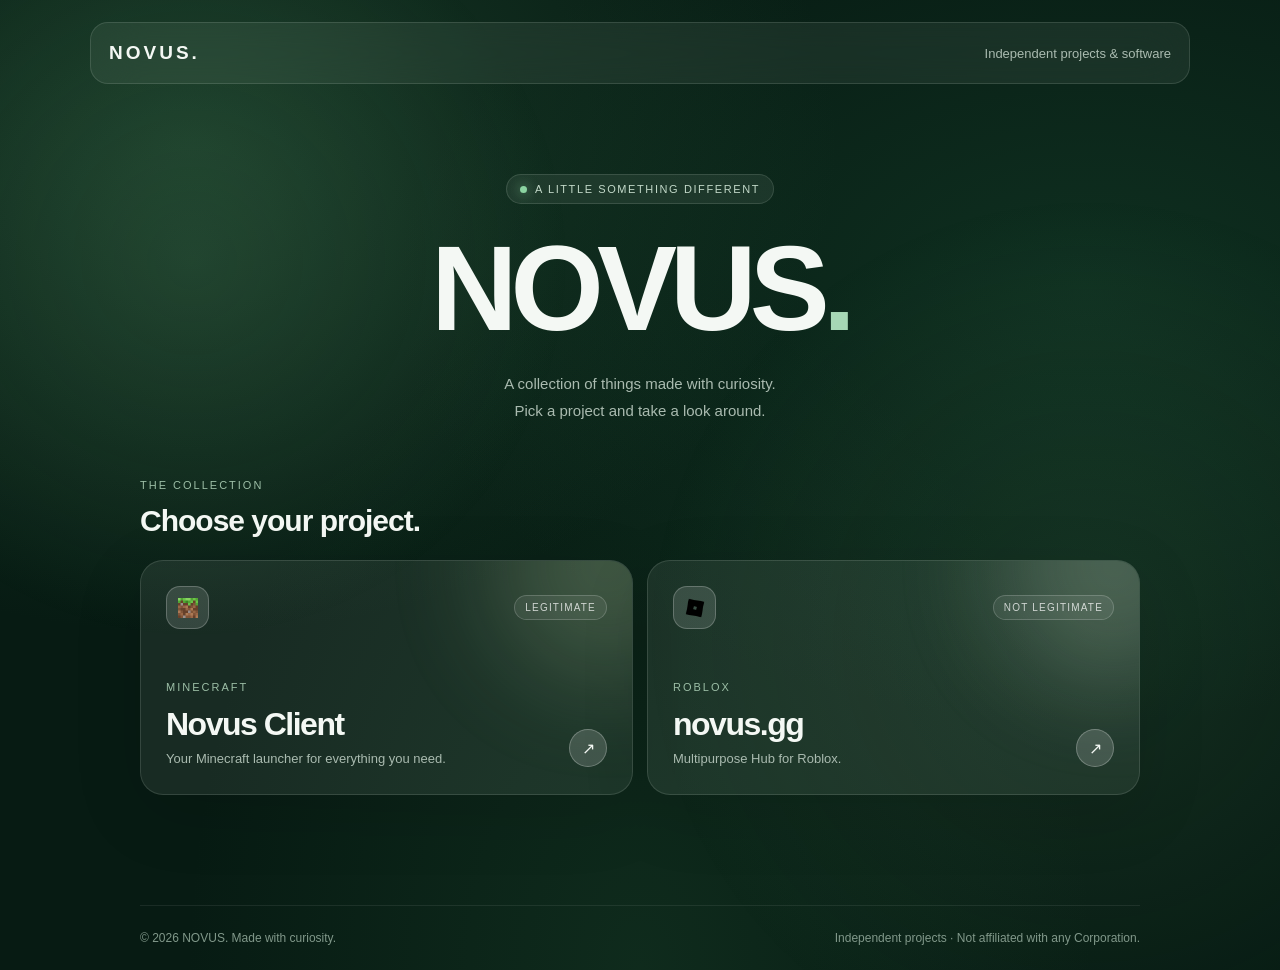
==== index.html @ eae65115 "Rename homepage.html to index.html" ====
<!DOCTYPE html>
<html lang="en">
<head>
  <meta charset="UTF-8">
  <meta name="viewport" content="width=device-width, initial-scale=1.0">
  <title>NOVUS — Independent projects</title>
  <meta name="description" content="Explore the projects and software made by NOVUS.">
  <meta name="theme-color" content="#071b13">
  <meta name="robots" content="index, follow">
  <meta property="og:title" content="NOVUS — Independent projects">
  <meta property="og:description" content="Explore the projects and software made by NOVUS.">
  <meta property="og:type" content="website">
  <meta property="og:locale" content="en_US">

  <link rel="icon" type="image/png" href="images/icon.png">
  <link rel="stylesheet" href="style.css">

  <style>
    .hero { padding-top: 90px; }
    .hero h1 { font-size: clamp(64px, 12vw, 120px); letter-spacing: -7px; }

    .project { min-height: 235px; padding: 25px; display: flex; flex-direction: column; position: relative; overflow: hidden; }
    .project::before {
      content: "";
      position: absolute;
      width: 230px; height: 230px;
      right: -90px; top: -110px;
      border-radius: 50%;
      background: #c5dda9;
      filter: blur(55px);
      opacity: .22;
      pointer-events: none;
    }
    .project.roblox::before { background: #d8e1d0; }
    .project:hover { border-color: rgba(255, 255, 255, .42); transform: translateY(-5px); }

    .project-top { display: flex; justify-content: space-between; align-items: center; position: relative; }
    .icon {
      width: 43px; height: 43px;
      border-radius: 14px;
      background: rgba(255, 255, 255, .13);
      border: 1px solid rgba(255, 255, 255, .22);
      display: grid; place-items: center;
    }
    .tag {
      font-size: 10px; letter-spacing: 1.2px; text-transform: uppercase;
      padding: 6px 10px; border-radius: 99px;
      border: 1px solid rgba(255, 255, 255, .18);
      background: rgba(255, 255, 255, .07);
      color: rgba(255, 255, 255, .75);
    }
    .project-bottom { position: relative; margin-top: auto; padding-top: 35px; }
    .project-bottom h2 { font-size: 32px; letter-spacing: -1.5px; margin: 5px 0; }
    .project-bottom p { max-width: 340px; }
    .open {
      position: absolute; right: 0; bottom: 2px;
      width: 38px; height: 38px;
      border-radius: 50%;
      display: grid; place-items: center;
      background: rgba(255, 255, 255, .16);
      border: 1px solid rgba(255, 255, 255, .25);
      transition: .2s;
    }
    .project:hover .open { background: rgba(255, 255, 255, .27); transform: translate(2px, -2px); }
  </style>
</head>

<body>
  <nav class="nav">
    <a href="homepage.html" class="brand">NOVUS.</a>
    <div class="nav-links"><span>Independent projects &amp; software</span></div>
  </nav>

  <main class="container">
    <section class="hero">
      <div class="eyebrow"><span class="status-dot"></span>A little something different</div>

      <h1>NOVUS<span>.</span></h1>

      <p>A collection of things made with curiosity.<br>Pick a project and take a look around.</p>
    </section>

    <section class="section" aria-labelledby="projects-title">
      <div class="section-heading">
        <div>
          <div class="section-label">The collection</div>
          <h2 id="projects-title">Choose your project.</h2>
        </div>
      </div>

      <div class="grid">
        <a class="project card glass" href="novusclient.html">
          <div class="project-top">
            <div class="icon"><img src="images/Minecraft.png" alt="" width="20" height="20"></div>
            <span class="tag">Legitimate</span>
          </div>
          <div class="project-bottom">
            <div class="section-label">Minecraft</div>
            <h2>Novus Client</h2>
            <p>Your Minecraft launcher for everything you need.</p>
            <span class="open" aria-hidden="true">↗</span>
          </div>
        </a>

        <a class="project roblox card glass" href="novusscript.html">
          <div class="project-top">
            <div class="icon"><img src="images/Roblox.png" alt="" width="20" height="20"></div>
            <span class="tag">Not Legitimate</span>
          </div>
          <div class="project-bottom">
            <div class="section-label">Roblox</div>
            <h2>novus.gg</h2>
            <p>Multipurpose Hub for Roblox.</p>
            <span class="open" aria-hidden="true">↗</span>
          </div>
        </a>
      </div>
    </section>
  </main>

  <footer class="container footer">
    <span>© 2026 NOVUS. Made with curiosity.</span>
    <span>Independent projects · Not affiliated with any Corporation.</span>
  </footer>
</body>
</html>
---- style.css ----
/* ==========================================================
   NOVUS – gemeinsames Stylesheet (Basis: novusscript.html)
   Wird von homepage.html, novusclient.html, novusscript.html genutzt.
   ========================================================== */

/* ---------- Tokens ---------- */
:root {
  --white: #f4f8f4;
  --muted: #aabbb0;
  --green: #a6d7b5;
  --glass: rgba(235, 248, 239, .075);
  --glass-hover: rgba(235, 248, 239, .105);
  --border: rgba(235, 248, 239, .13);
  --radius: 23px;
  --font: -apple-system, BlinkMacSystemFont, "Segoe UI", sans-serif;
  --mono: "SFMono-Regular", Consolas, monospace;
}

/* ---------- Reset & Basis ---------- */
*, *::before, *::after { margin: 0; padding: 0; box-sizing: border-box; }

html { scroll-behavior: smooth; scroll-padding-top: 90px; }

body {
  min-height: 100vh;
  display: flex;
  flex-direction: column;
  color: var(--white);
  font-family: var(--font);
  background:
    radial-gradient(ellipse at 15% 15%, rgba(49, 105, 69, .38), transparent 42%),
    radial-gradient(ellipse at 85% 30%, rgba(28, 82, 54, .38), transparent 45%),
    radial-gradient(ellipse at 50% 100%, rgba(39, 91, 57, .25), transparent 50%),
    #071b13;
  overflow-x: hidden;
}

body::before {
  content: "";
  position: fixed;
  inset: -20%;
  z-index: -1;
  pointer-events: none;
  background:
    radial-gradient(circle at 25% 35%, rgba(100, 155, 111, .18), transparent 24%),
    radial-gradient(circle at 75% 65%, rgba(73, 125, 85, .2), transparent 28%);
}

main { flex: 1; }

a { color: inherit; text-decoration: none; }

:focus-visible { outline: 2px solid var(--green); outline-offset: 3px; }

/* ---------- Layout ---------- */
.container { width: min(1000px, calc(100% - 40px)); margin: auto; }

.glass {
  background: var(--glass);
  border: 1px solid var(--border);
  border-radius: var(--radius);
  box-shadow: 0 18px 70px rgba(0, 0, 0, .12);
}

/* ---------- Navigation ---------- */
.nav {
  width: min(1100px, calc(100% - 40px));
  height: 62px;
  flex-shrink: 0;
  margin: 22px auto 0;
  padding: 0 18px;
  display: flex;
  justify-content: space-between;
  align-items: center;
  border: 1px solid var(--border);
  background: rgba(235, 248, 239, .065);
  backdrop-filter: blur(24px);
  -webkit-backdrop-filter: blur(24px);
  border-radius: 18px;
  position: sticky;
  top: 16px;
  z-index: 10;
}

.brand { font-size: 19px; font-weight: 850; letter-spacing: 3px; }

.nav-links { display: flex; align-items: center; gap: 24px; font-size: 13px; color: var(--muted); }
.nav-links a:hover { color: #fff; }

.nav-cta {
  padding: 10px 15px;
  border-radius: 12px;
  background: rgba(230, 247, 235, .14);
  border: 1px solid var(--border);
  color: #fff;
}

/* ---------- Hero & Typografie ---------- */
.hero { text-align: center; padding: 100px 0 55px; }

.hero p {
  max-width: 510px;
  margin: 22px auto 0;
  color: var(--muted);
  line-height: 1.8;
  font-size: 15px;
}

h1 { font-size: clamp(48px, 8vw, 82px); letter-spacing: -4px; line-height: 1; font-weight: 800; }
h1 span { color: var(--green); }

h2 { font-size: 30px; letter-spacing: -1px; }
h3 { font-size: 18px; letter-spacing: -.5px; }

.eyebrow {
  display: inline-flex;
  align-items: center;
  gap: 8px;
  padding: 8px 13px;
  border: 1px solid var(--border);
  background: rgba(235, 248, 239, .07);
  border-radius: 100px;
  color: #c3d9c9;
  font-size: 11px;
  letter-spacing: 1.6px;
  text-transform: uppercase;
  margin-bottom: 24px;
}

.status-dot {
  width: 7px;
  height: 7px;
  border-radius: 50%;
  background: #8bd4a1;
  box-shadow: 0 0 12px rgba(139, 212, 161, .7);
}

.section-label {
  color: #9cbea6;
  font-size: 11px;
  letter-spacing: 2px;
  text-transform: uppercase;
  margin-bottom: 13px;
}

.section { padding-bottom: 70px; }

.section-heading {
  display: flex;
  justify-content: space-between;
  align-items: end;
  gap: 15px;
  margin-bottom: 22px;
}

.section-heading + .section-heading,
.grid + .section-heading { margin-top: 40px; }

.section-desc { color: var(--muted); font-size: 14px; line-height: 1.7; margin-top: 8px; max-width: 520px; }
.muted-small { font-size: 12px; color: var(--muted); }

/* ---------- Buttons ---------- */
.btn {
  display: inline-flex;
  align-items: center;
  justify-content: center;
  gap: 8px;
  border: 1px solid rgba(204, 239, 214, .25);
  background: rgba(182, 225, 193, .16);
  color: #fff;
  padding: 12px 17px;
  border-radius: 12px;
  cursor: pointer;
  font: 650 13px var(--font);
  transition: .2s;
  white-space: nowrap;
}

.btn:hover { background: rgba(182, 225, 193, .27); transform: translateY(-1px); }

.btn-primary { background: rgba(247, 248, 244, .93); color: #17251a; border-color: #fff; }
.btn-primary:hover { background: #fff; }

.btn-row { display: flex; justify-content: center; gap: 12px; flex-wrap: wrap; margin-top: 30px; }

/* ---------- Karten & Grids ---------- */
.grid { display: grid; gap: 14px; grid-template-columns: repeat(2, 1fr); }
.grid-3 { grid-template-columns: repeat(3, 1fr); }

.card { padding: 22px; transition: background .2s, transform .2s; }
.card:hover { transform: translateY(-3px); background: var(--glass-hover); }

.card h3 { margin-bottom: 8px; }
.card p { color: var(--muted); font-size: 13px; line-height: 1.65; }

.card-row { display: flex; align-items: center; justify-content: space-between; gap: 15px; }
.card-title { font-size: 14px; font-weight: 700; }
.card-meta { font-size: 11px; color: var(--muted); margin-top: 6px; }

.badge {
  font-size: 10px;
  padding: 7px 10px;
  border-radius: 100px;
  color: #a9dfb7;
  background: rgba(112, 194, 132, .12);
  border: 1px solid rgba(112, 194, 132, .18);
  white-space: nowrap;
}

/* ---------- Footer ---------- */
.footer {
  border-top: 1px solid rgba(255, 255, 255, .08);
  padding: 25px 0;
  margin-top: 40px;
  color: #81988a;
  font-size: 12px;
  display: flex;
  justify-content: space-between;
  gap: 15px;
}

/* ---------- Responsive ---------- */
@media (max-width: 750px) {
  .nav { width: calc(100% - 24px); }
  .nav-links { gap: 12px; }
  .nav-links a:not(.nav-cta) { display: none; }
  .container { width: calc(100% - 28px); }
  .hero { padding-top: 75px; }
  .grid, .grid-3 { grid-template-columns: 1fr; }
  .section-heading { align-items: flex-start; flex-direction: column; }
  .footer { flex-direction: column; }
}

@media (prefers-reduced-motion: reduce) {
  * { scroll-behavior: auto !important; transition: none !important; }
}
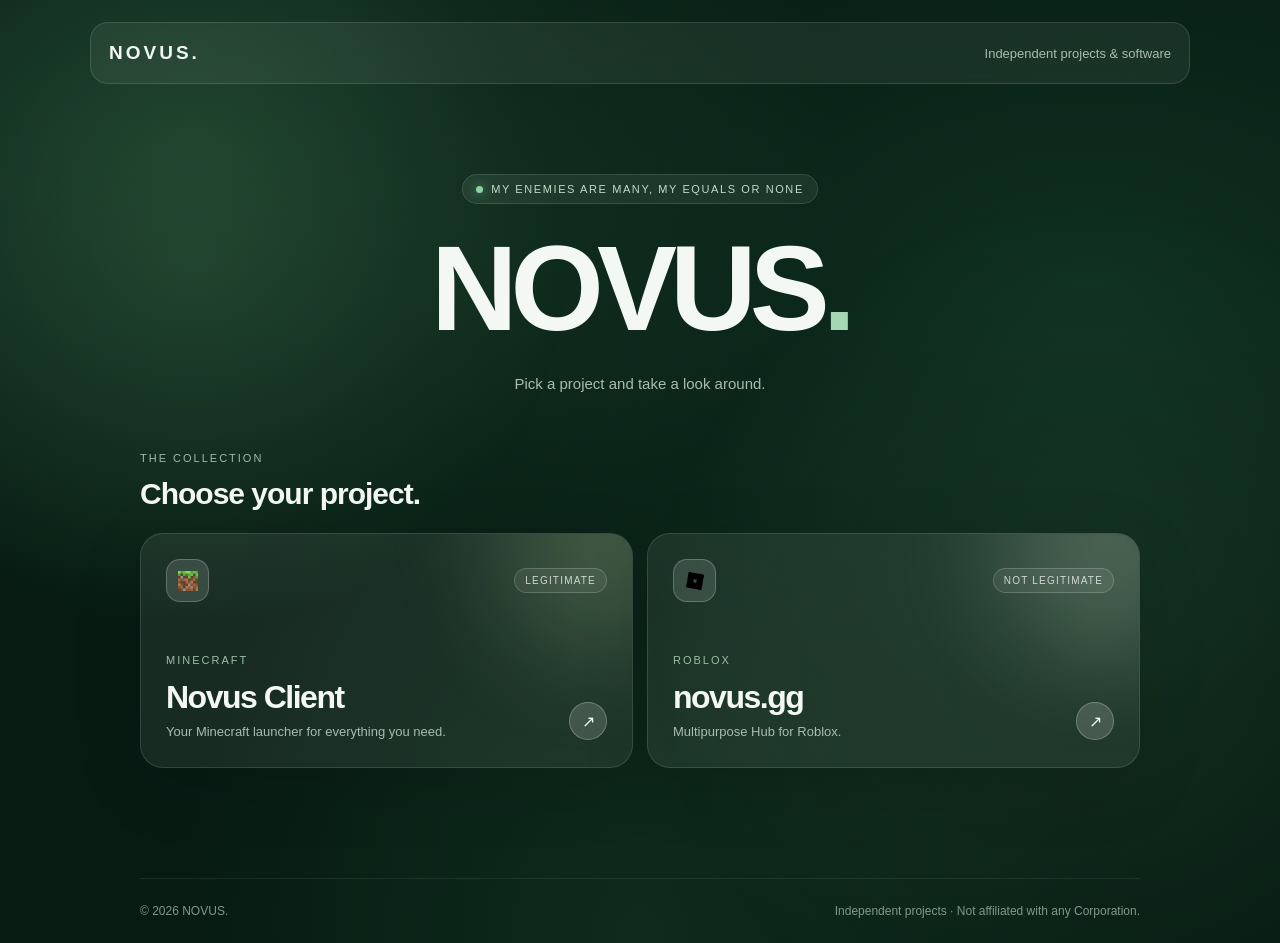
==== commit 06fecb58: "Update eyebrow text and footer content in index.html" ====
--- a/index.html
+++ b/index.html
@@ -12,7 +12,7 @@
   <meta property="og:type" content="website">
   <meta property="og:locale" content="en_US">
 
-  <link rel="icon" type="image/png" href="images/icon.png">
+  <link rel="icon" type="image/png" href="images/icon.png?v=2">
   <link rel="stylesheet" href="style.css">
 
   <style>
@@ -67,17 +67,17 @@
 
 <body>
   <nav class="nav">
-    <a href="homepage.html" class="brand">NOVUS.</a>
+    <a href="index.html" class="brand">NOVUS.</a>
     <div class="nav-links"><span>Independent projects &amp; software</span></div>
   </nav>
 
   <main class="container">
     <section class="hero">
-      <div class="eyebrow"><span class="status-dot"></span>A little something different</div>
+      <div class="eyebrow"><span class="status-dot"></span>My Enemies are many, my Equals or NONE</div>
 
       <h1>NOVUS<span>.</span></h1>
 
-      <p>A collection of things made with curiosity.<br>Pick a project and take a look around.</p>
+      <p>Pick a project and take a look around.</p>
     </section>
 
     <section class="section" aria-labelledby="projects-title">
@@ -119,7 +119,7 @@
   </main>
 
   <footer class="container footer">
-    <span>© 2026 NOVUS. Made with curiosity.</span>
+    <span>© 2026 NOVUS.</span>
     <span>Independent projects · Not affiliated with any Corporation.</span>
   </footer>
 </body>
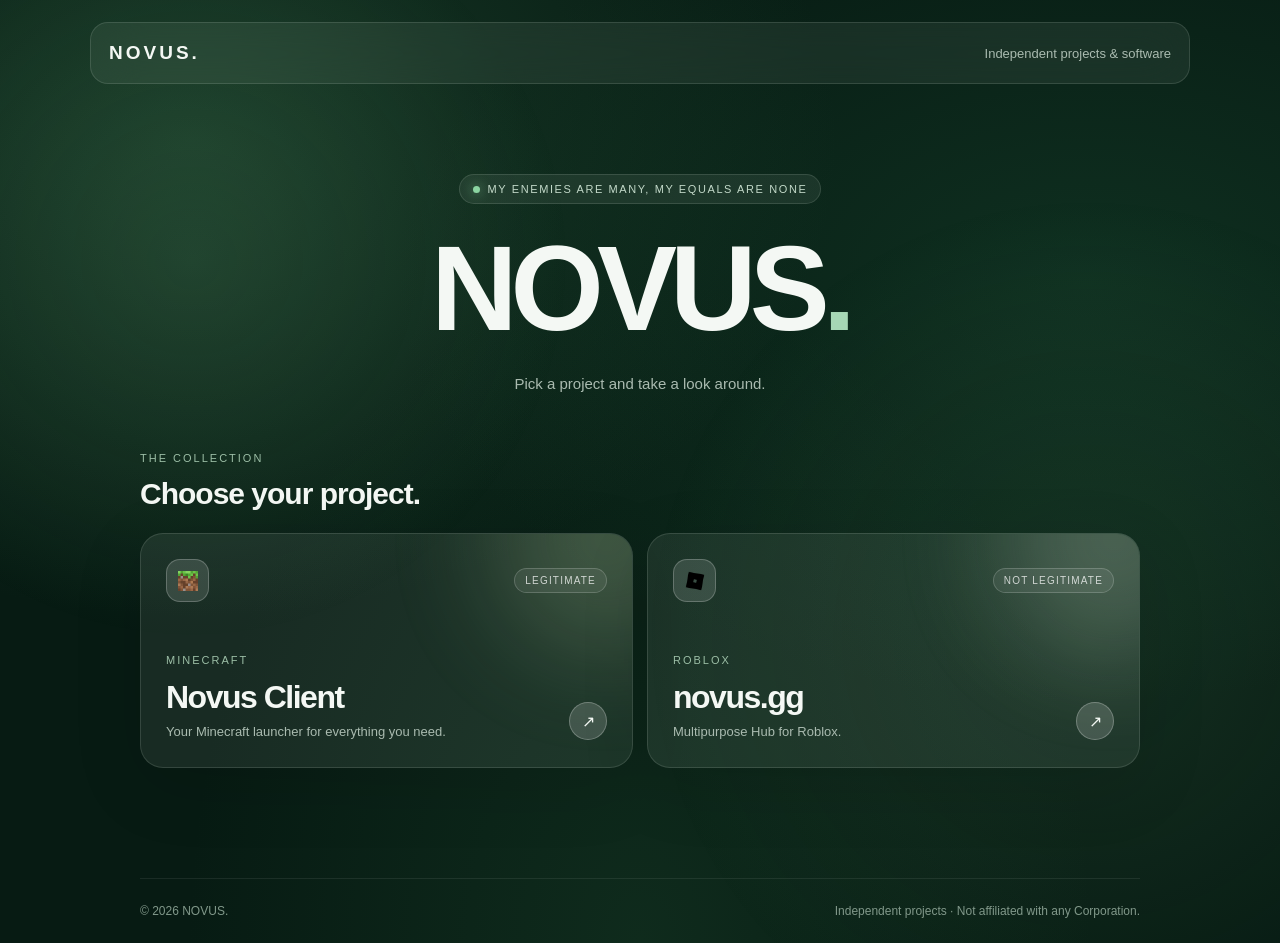
==== commit c52d34bc: "Fix grammatical error in eyebrow text" ====
--- a/index.html
+++ b/index.html
@@ -73,7 +73,7 @@
 
   <main class="container">
     <section class="hero">
-      <div class="eyebrow"><span class="status-dot"></span>My Enemies are many, my Equals or NONE</div>
+      <div class="eyebrow"><span class="status-dot"></span>My Enemies are many, my Equals are NONE</div>
 
       <h1>NOVUS<span>.</span></h1>
 
--- a/style.css
+++ b/style.css
@@ -1,9 +1,3 @@
-/* ==========================================================
-   NOVUS – gemeinsames Stylesheet (Basis: novusscript.html)
-   Wird von homepage.html, novusclient.html, novusscript.html genutzt.
-   ========================================================== */
-
-/* ---------- Tokens ---------- */
 :root {
   --white: #f4f8f4;
   --muted: #aabbb0;
@@ -16,7 +10,6 @@
   --mono: "SFMono-Regular", Consolas, monospace;
 }
 
-/* ---------- Reset & Basis ---------- */
 *, *::before, *::after { margin: 0; padding: 0; box-sizing: border-box; }
 
 html { scroll-behavior: smooth; scroll-padding-top: 90px; }
@@ -52,7 +45,6 @@
 
 :focus-visible { outline: 2px solid var(--green); outline-offset: 3px; }
 
-/* ---------- Layout ---------- */
 .container { width: min(1000px, calc(100% - 40px)); margin: auto; }
 
 .glass {
@@ -62,7 +54,6 @@
   box-shadow: 0 18px 70px rgba(0, 0, 0, .12);
 }
 
-/* ---------- Navigation ---------- */
 .nav {
   width: min(1100px, calc(100% - 40px));
   height: 62px;
@@ -95,7 +86,6 @@
   color: #fff;
 }
 
-/* ---------- Hero & Typografie ---------- */
 .hero { text-align: center; padding: 100px 0 55px; }
 
 .hero p {
@@ -159,7 +149,6 @@
 .section-desc { color: var(--muted); font-size: 14px; line-height: 1.7; margin-top: 8px; max-width: 520px; }
 .muted-small { font-size: 12px; color: var(--muted); }
 
-/* ---------- Buttons ---------- */
 .btn {
   display: inline-flex;
   align-items: center;
@@ -183,7 +172,6 @@
 
 .btn-row { display: flex; justify-content: center; gap: 12px; flex-wrap: wrap; margin-top: 30px; }
 
-/* ---------- Karten & Grids ---------- */
 .grid { display: grid; gap: 14px; grid-template-columns: repeat(2, 1fr); }
 .grid-3 { grid-template-columns: repeat(3, 1fr); }
 
@@ -207,7 +195,6 @@
   white-space: nowrap;
 }
 
-/* ---------- Footer ---------- */
 .footer {
   border-top: 1px solid rgba(255, 255, 255, .08);
   padding: 25px 0;
@@ -219,7 +206,6 @@
   gap: 15px;
 }
 
-/* ---------- Responsive ---------- */
 @media (max-width: 750px) {
   .nav { width: calc(100% - 24px); }
   .nav-links { gap: 12px; }
